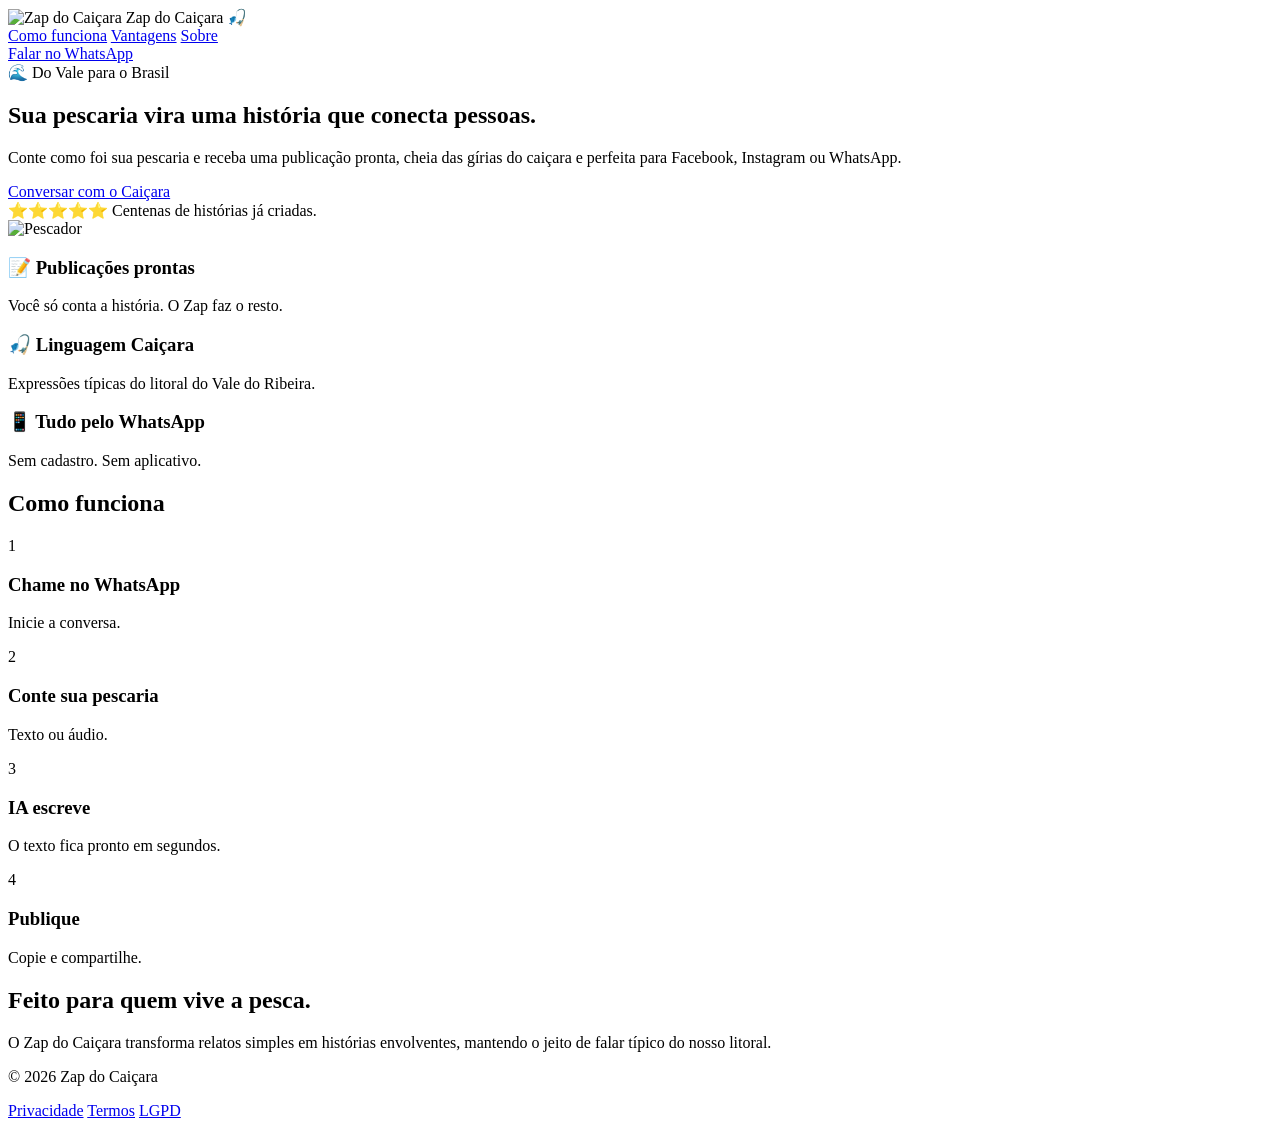
==== index1.html @ 74717b4c "Create index1.html" ====
<!DOCTYPE html>
<html lang="pt-BR">

<head>

    <meta charset="UTF-8">
    <meta name="viewport" content="width=device-width, initial-scale=1.0">

    <title>Zap do Caiçara</title>

    <link rel="stylesheet" href="css/style.css">
    <link rel="stylesheet" href="css/responsive.css">

    <link rel="preconnect" href="https://fonts.googleapis.com">
    <link rel="preconnect" href="https://fonts.gstatic.com" crossorigin>

    <link href="https://fonts.googleapis.com/css2?family=Poppins:wght@300;400;500;600;700;800&display=swap" rel="stylesheet">

</head>

<body>

<header>

    <div class="container">

        <a class="logo">

            <img src="img/logo.png" alt="Zap do Caiçara">

            <span>Zap do Caiçara 🎣</span>

        </a>

        <nav>

            <a href="#como-funciona">Como funciona</a>
            <a href="#vantagens">Vantagens</a>
            <a href="#sobre">Sobre</a>

        </nav>

        <a class="btn-topo"
           href="https://wa.me/55SEUNUMERO"
           target="_blank">

            Falar no WhatsApp

        </a>

    </div>

</header>

<section class="hero">

    <div class="container hero-grid">

        <div class="hero-texto">

            <span class="tag">
                🌊 Do Vale para o Brasil
            </span>

            <h1>

                Sua pescaria vira uma história que conecta pessoas.

            </h1>

            <p>

                Conte como foi sua pescaria e receba uma publicação pronta,
                cheia das gírias do caiçara e perfeita para Facebook,
                Instagram ou WhatsApp.

            </p>

            <a class="btn-principal"
               href="https://wa.me/55SEUNUMERO"
               target="_blank">

                Conversar com o Caiçara

            </a>

            <div class="avaliacao">

                ⭐⭐⭐⭐⭐

                <span>Centenas de histórias já criadas.</span>

            </div>

        </div>

        <div class="hero-img">

            <img src="img/hero.png" alt="Pescador">

        </div>

    </div>

</section>

<section
id="vantagens"
class="beneficios">

<div class="container">

<div class="card">

<h3>📝 Publicações prontas</h3>

<p>

Você só conta a história.

O Zap faz o resto.

</p>

</div>

<div class="card">

<h3>🎣 Linguagem Caiçara</h3>

<p>

Expressões típicas do litoral do Vale do Ribeira.

</p>

</div>

<div class="card">

<h3>📱 Tudo pelo WhatsApp</h3>

<p>

Sem cadastro.

Sem aplicativo.

</p>

</div>

</div>

</section>

<section
id="como-funciona"
class="passos">

<div class="container">

<h2>Como funciona</h2>

<div class="linha-passos">

<div class="passo">

<div class="icone">

1

</div>

<h3>Chame no WhatsApp</h3>

<p>

Inicie a conversa.

</p>

</div>

<div class="passo">

<div class="icone">

2

</div>

<h3>Conte sua pescaria</h3>

<p>

Texto ou áudio.

</p>

</div>

<div class="passo">

<div class="icone">

3

</div>

<h3>IA escreve</h3>

<p>

O texto fica pronto em segundos.

</p>

</div>

<div class="passo">

<div class="icone">

4

</div>

<h3>Publique</h3>

<p>

Copie e compartilhe.

</p>

</div>

</div>

</div>

</section>

<section
id="sobre"
class="sobre">

<div class="container">

<h2>Feito para quem vive a pesca.</h2>

<p>

O Zap do Caiçara transforma relatos simples em histórias envolventes,
mantendo o jeito de falar típico do nosso litoral.

</p>

</div>

</section>

<footer>

<div class="container">

<p>

© 2026 Zap do Caiçara

</p>

<div>

<a href="#">Privacidade</a>

<a href="#">Termos</a>

<a href="#">LGPD</a>

</div>

</div>

</footer>

<script src="js/script.js"></script>

</body>

</html>
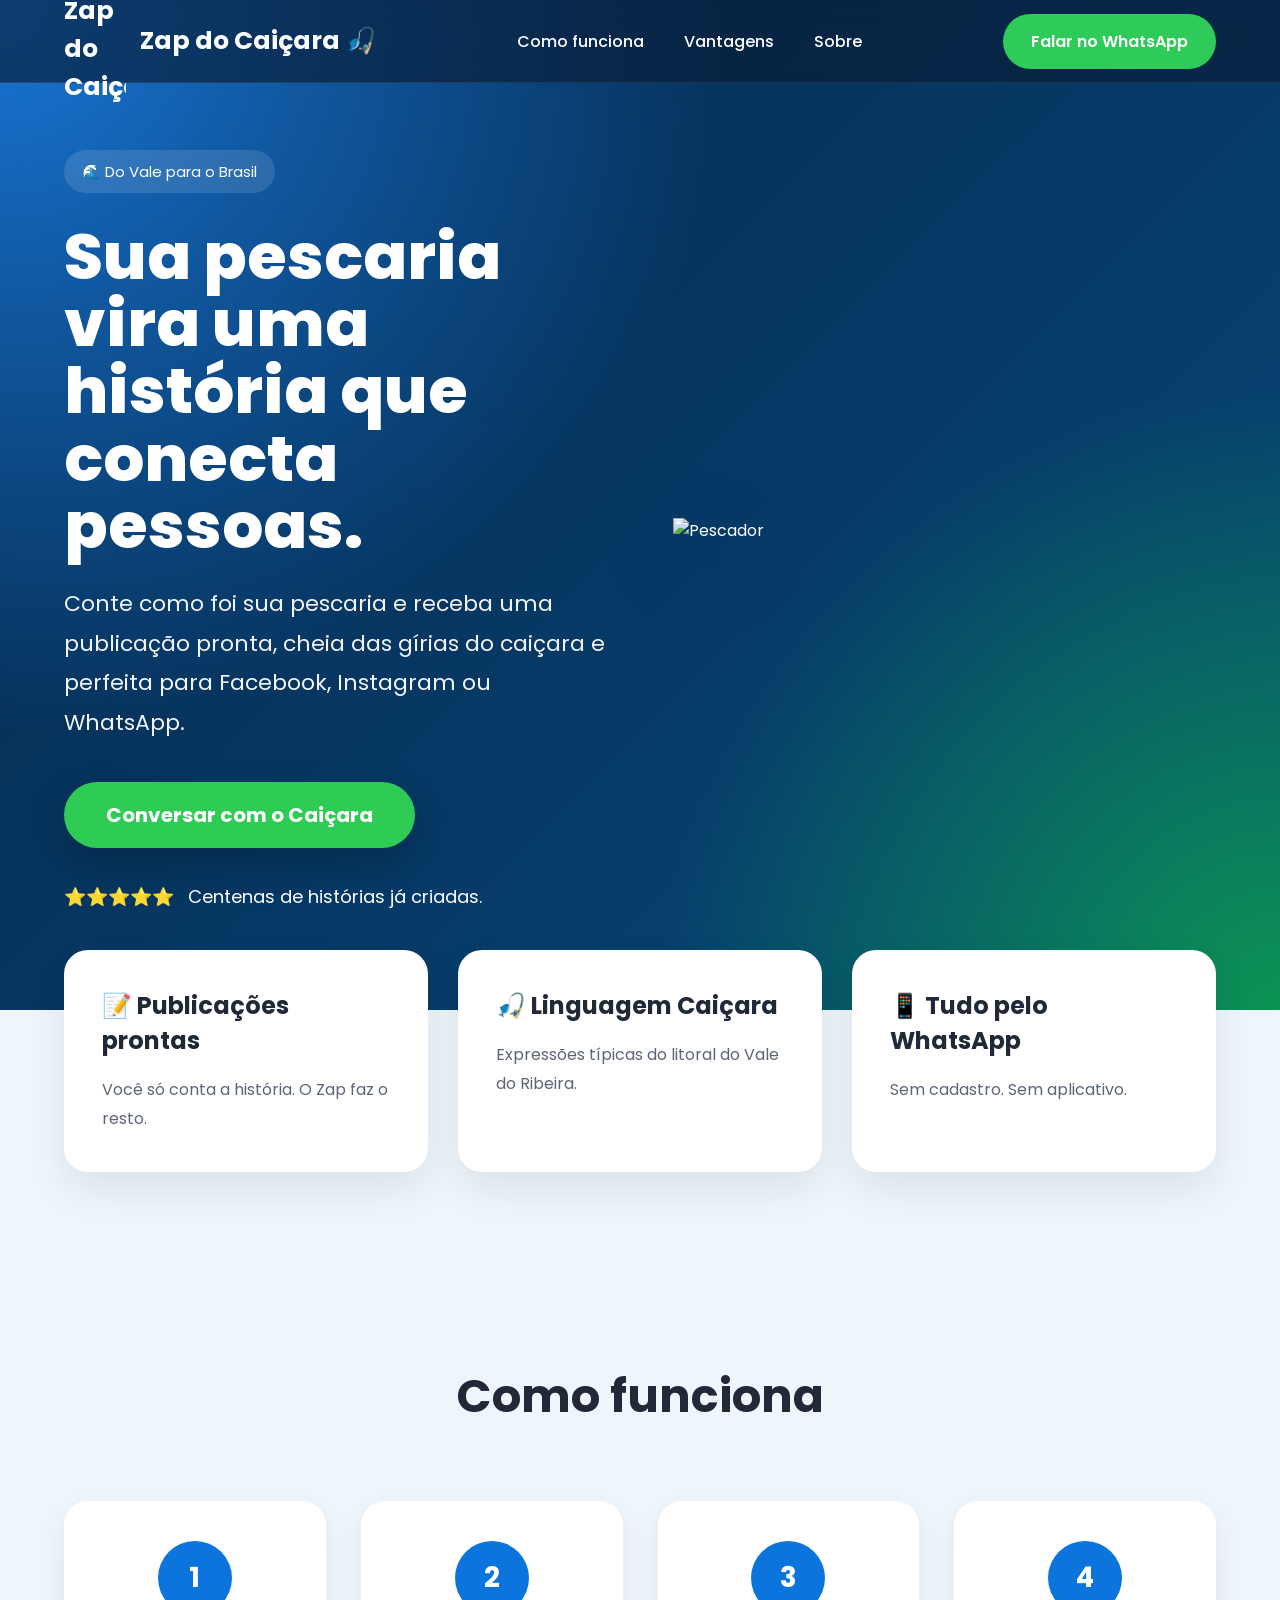
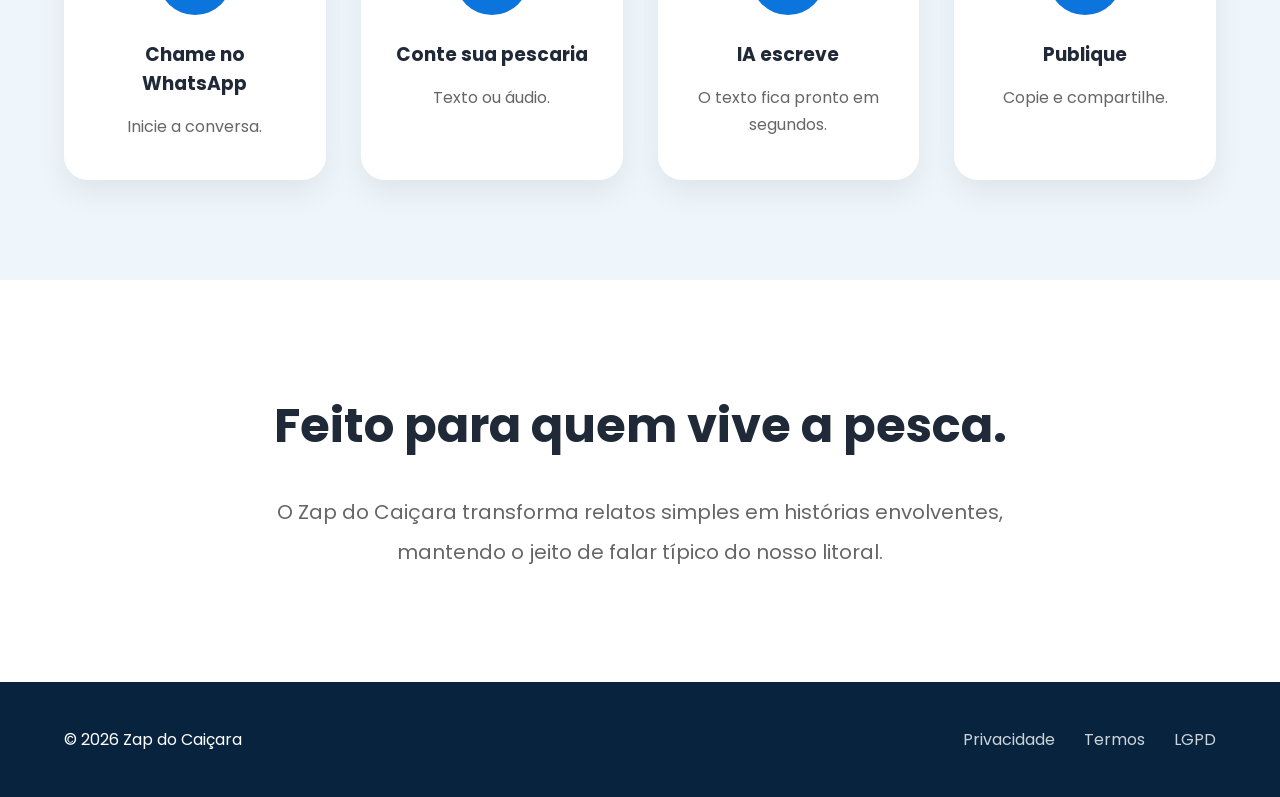
==== commit 694d579c: "Update index1.html" ====
--- a/index1.html
+++ b/index1.html
@@ -8,8 +8,8 @@
 
     <title>Zap do Caiçara</title>
 
-    <link rel="stylesheet" href="css/style.css">
-    <link rel="stylesheet" href="css/responsive.css">
+    <link rel="stylesheet" href="style.css">
+    <link rel="stylesheet" href="responsive.css">
 
     <link rel="preconnect" href="https://fonts.googleapis.com">
     <link rel="preconnect" href="https://fonts.gstatic.com" crossorigin>
@@ -285,7 +285,7 @@
 
 </footer>
 
-<script src="js/script.js"></script>
+<script src="script.js"></script>
 
 </body>
 
--- a/style.css
+++ b/style.css
@@ -0,0 +1,531 @@
+/*============================
+
+Zap do Caiçara
+style.css
+
+============================*/
+
+*{
+    margin:0;
+    padding:0;
+    box-sizing:border-box;
+}
+
+html{
+    scroll-behavior:smooth;
+}
+
+body{
+
+    font-family:'Poppins',sans-serif;
+    background:#eef6fb;
+    color:#1f2937;
+    overflow-x:hidden;
+
+}
+
+img{
+
+    max-width:100%;
+    display:block;
+
+}
+
+a{
+
+    text-decoration:none;
+
+}
+
+.container{
+
+    width:90%;
+    max-width:1200px;
+    margin:auto;
+
+}
+
+/*============================
+HEADER
+============================*/
+
+header{
+
+    position:fixed;
+    top:0;
+    left:0;
+    width:100%;
+    z-index:999;
+
+    backdrop-filter:blur(16px);
+
+    background:rgba(8,30,56,.65);
+
+    border-bottom:1px solid rgba(255,255,255,.08);
+
+}
+
+header .container{
+
+    height:82px;
+
+    display:flex;
+
+    justify-content:space-between;
+
+    align-items:center;
+
+}
+
+.logo{
+
+    display:flex;
+
+    align-items:center;
+
+    gap:14px;
+
+    color:white;
+
+    font-size:25px;
+
+    font-weight:700;
+
+}
+
+.logo img{
+
+    width:62px;
+
+    border-radius:14px;
+
+}
+
+nav{
+
+    display:flex;
+    gap:40px;
+
+}
+
+nav a{
+
+    color:white;
+
+    font-weight:500;
+
+    transition:.25s;
+
+}
+
+nav a:hover{
+
+    color:#67e46c;
+
+}
+
+.btn-topo{
+
+    background:#2ecb58;
+
+    color:white;
+
+    padding:15px 28px;
+
+    border-radius:999px;
+
+    font-weight:600;
+
+    transition:.25s;
+
+}
+
+.btn-topo:hover{
+
+    transform:translateY(-2px);
+
+    background:#26b94d;
+
+}
+
+/*============================
+HERO
+============================*/
+
+.hero{
+
+    padding-top:150px;
+    padding-bottom:100px;
+
+    background:
+
+    radial-gradient(circle at top left,#1877d8 0%,transparent 45%),
+
+    radial-gradient(circle at bottom right,#0c9353 0%,transparent 38%),
+
+    linear-gradient(135deg,#06274a,#063864,#074979);
+
+    color:white;
+
+}
+
+.hero-grid{
+
+    display:grid;
+
+    grid-template-columns:1fr 1fr;
+
+    align-items:center;
+
+    gap:60px;
+
+}
+
+.tag{
+
+    display:inline-block;
+
+    background:rgba(255,255,255,.12);
+
+    padding:10px 18px;
+
+    border-radius:40px;
+
+    margin-bottom:30px;
+
+    font-size:15px;
+
+}
+
+.hero h1{
+
+    font-size:64px;
+
+    line-height:1.05;
+
+    font-weight:800;
+
+    margin-bottom:25px;
+
+}
+
+.hero p{
+
+    font-size:22px;
+
+    line-height:1.8;
+
+    opacity:.95;
+
+    max-width:600px;
+
+}
+
+.btn-principal{
+
+    display:inline-block;
+
+    margin-top:40px;
+
+    background:#2ecc55;
+
+    color:white;
+
+    padding:18px 42px;
+
+    border-radius:999px;
+
+    font-size:20px;
+
+    font-weight:700;
+
+    transition:.25s;
+
+    box-shadow:0 18px 40px rgba(0,0,0,.22);
+
+}
+
+.btn-principal:hover{
+
+    transform:translateY(-3px);
+
+}
+
+.avaliacao{
+
+    margin-top:35px;
+
+    display:flex;
+
+    gap:14px;
+
+    align-items:center;
+
+    font-size:18px;
+
+}
+
+.hero-img{
+
+    display:flex;
+
+    justify-content:center;
+
+}
+
+.hero-img img{
+
+    width:540px;
+
+    animation:flutuar 4s ease-in-out infinite;
+
+    filter:drop-shadow(0 25px 45px rgba(0,0,0,.35));
+
+}
+
+/*============================
+CARDS
+============================*/
+
+.beneficios{
+
+    margin-top:-60px;
+
+    padding-bottom:90px;
+
+}
+
+.beneficios .container{
+
+    display:grid;
+
+    grid-template-columns:repeat(3,1fr);
+
+    gap:30px;
+
+}
+
+.card{
+
+    background:white;
+
+    border-radius:24px;
+
+    padding:38px;
+
+    box-shadow:0 18px 40px rgba(0,0,0,.08);
+
+    transition:.30s;
+
+}
+
+.card:hover{
+
+    transform:translateY(-10px);
+
+}
+
+.card h3{
+
+    font-size:24px;
+
+    margin-bottom:18px;
+
+}
+
+.card p{
+
+    color:#5c6674;
+
+    line-height:1.8;
+
+}
+
+/*============================
+COMO FUNCIONA
+============================*/
+
+.passos{
+
+    padding:100px 0;
+
+}
+
+.passos h2{
+
+    text-align:center;
+
+    font-size:46px;
+
+    margin-bottom:70px;
+
+}
+
+.linha-passos{
+
+    display:grid;
+
+    grid-template-columns:repeat(4,1fr);
+
+    gap:35px;
+
+}
+
+.passo{
+
+    background:white;
+
+    border-radius:24px;
+
+    text-align:center;
+
+    padding:40px 30px;
+
+    box-shadow:0 12px 30px rgba(0,0,0,.07);
+
+}
+
+.icone{
+
+    width:74px;
+    height:74px;
+
+    margin:auto;
+
+    margin-bottom:25px;
+
+    border-radius:50%;
+
+    background:#0b74dd;
+
+    color:white;
+
+    display:flex;
+
+    justify-content:center;
+
+    align-items:center;
+
+    font-size:28px;
+
+    font-weight:bold;
+
+}
+
+.passo h3{
+
+    margin-bottom:15px;
+
+}
+
+.passo p{
+
+    color:#666;
+
+    line-height:1.7;
+
+}
+
+/*============================
+SOBRE
+============================*/
+
+.sobre{
+
+    padding:110px 0;
+
+    background:white;
+
+}
+
+.sobre h2{
+
+    text-align:center;
+
+    font-size:48px;
+
+    margin-bottom:30px;
+
+}
+
+.sobre p{
+
+    max-width:820px;
+
+    margin:auto;
+
+    text-align:center;
+
+    line-height:2;
+
+    color:#666;
+
+    font-size:20px;
+
+}
+
+/*============================
+FOOTER
+============================*/
+
+footer{
+
+    background:#07233e;
+
+    color:white;
+
+    padding:45px 0;
+
+}
+
+footer .container{
+
+    display:flex;
+
+    justify-content:space-between;
+
+    align-items:center;
+
+}
+
+footer a{
+
+    color:white;
+
+    margin-left:25px;
+
+    opacity:.8;
+
+}
+
+footer a:hover{
+
+    opacity:1;
+
+}
+
+/*============================
+ANIMAÇÃO
+============================*/
+
+@keyframes flutuar{
+
+0%{
+
+transform:translateY(0px);
+
+}
+
+50%{
+
+transform:translateY(-12px);
+
+}
+
+100%{
+
+transform:translateY(0px);
+
+}
+
+}
--- a/responsive.css
+++ b/responsive.css
@@ -0,0 +1,268 @@
+/*==================================
+TABLETS
+==================================*/
+
+@media (max-width:1024px){
+
+.hero-grid{
+
+grid-template-columns:1fr;
+text-align:center;
+
+}
+
+.hero-texto{
+
+display:flex;
+flex-direction:column;
+align-items:center;
+
+}
+
+.hero h1{
+
+font-size:48px;
+
+}
+
+.hero p{
+
+font-size:20px;
+
+}
+
+.hero-img{
+
+margin-top:50px;
+
+}
+
+.hero-img img{
+
+width:420px;
+
+}
+
+.beneficios .container{
+
+grid-template-columns:1fr 1fr;
+
+}
+
+.linha-passos{
+
+grid-template-columns:1fr 1fr;
+
+gap:25px;
+
+}
+
+footer .container{
+
+flex-direction:column;
+gap:20px;
+
+}
+
+}
+
+/*==================================
+CELULARES
+==================================*/
+
+@media (max-width:768px){
+
+header .container{
+
+height:auto;
+
+padding:20px 0;
+
+flex-direction:column;
+
+gap:18px;
+
+}
+
+nav{
+
+flex-wrap:wrap;
+justify-content:center;
+gap:20px;
+
+}
+
+.logo span{
+
+font-size:22px;
+
+}
+
+.hero{
+
+padding-top:190px;
+padding-bottom:70px;
+
+}
+
+.hero h1{
+
+font-size:36px;
+
+}
+
+.hero p{
+
+font-size:18px;
+
+line-height:1.7;
+
+}
+
+.btn-principal{
+
+font-size:18px;
+padding:16px 34px;
+
+}
+
+.btn-topo{
+
+padding:14px 24px;
+
+}
+
+.hero-img img{
+
+width:300px;
+
+}
+
+.beneficios{
+
+margin-top:0;
+
+}
+
+.beneficios .container{
+
+grid-template-columns:1fr;
+
+}
+
+.linha-passos{
+
+grid-template-columns:1fr;
+
+}
+
+.passos h2{
+
+font-size:34px;
+
+}
+
+.sobre{
+
+padding:80px 0;
+
+}
+
+.sobre h2{
+
+font-size:34px;
+
+}
+
+.sobre p{
+
+font-size:17px;
+
+line-height:1.8;
+
+}
+
+footer{
+
+text-align:center;
+
+}
+
+footer .container{
+
+flex-direction:column;
+
+}
+
+footer div{
+
+display:flex;
+flex-wrap:wrap;
+justify-content:center;
+gap:18px;
+
+}
+
+footer a{
+
+margin:0;
+
+}
+
+}
+
+/*==================================
+TELAS MUITO PEQUENAS
+==================================*/
+
+@media (max-width:480px){
+
+.container{
+
+width:92%;
+
+}
+
+.hero h1{
+
+font-size:30px;
+
+}
+
+.hero p{
+
+font-size:16px;
+
+}
+
+.tag{
+
+font-size:13px;
+
+}
+
+.logo img{
+
+width:48px;
+
+}
+
+.logo span{
+
+font-size:18px;
+
+}
+
+.card{
+
+padding:28px;
+
+}
+
+.passo{
+
+padding:28px;
+
+}
+
+}
